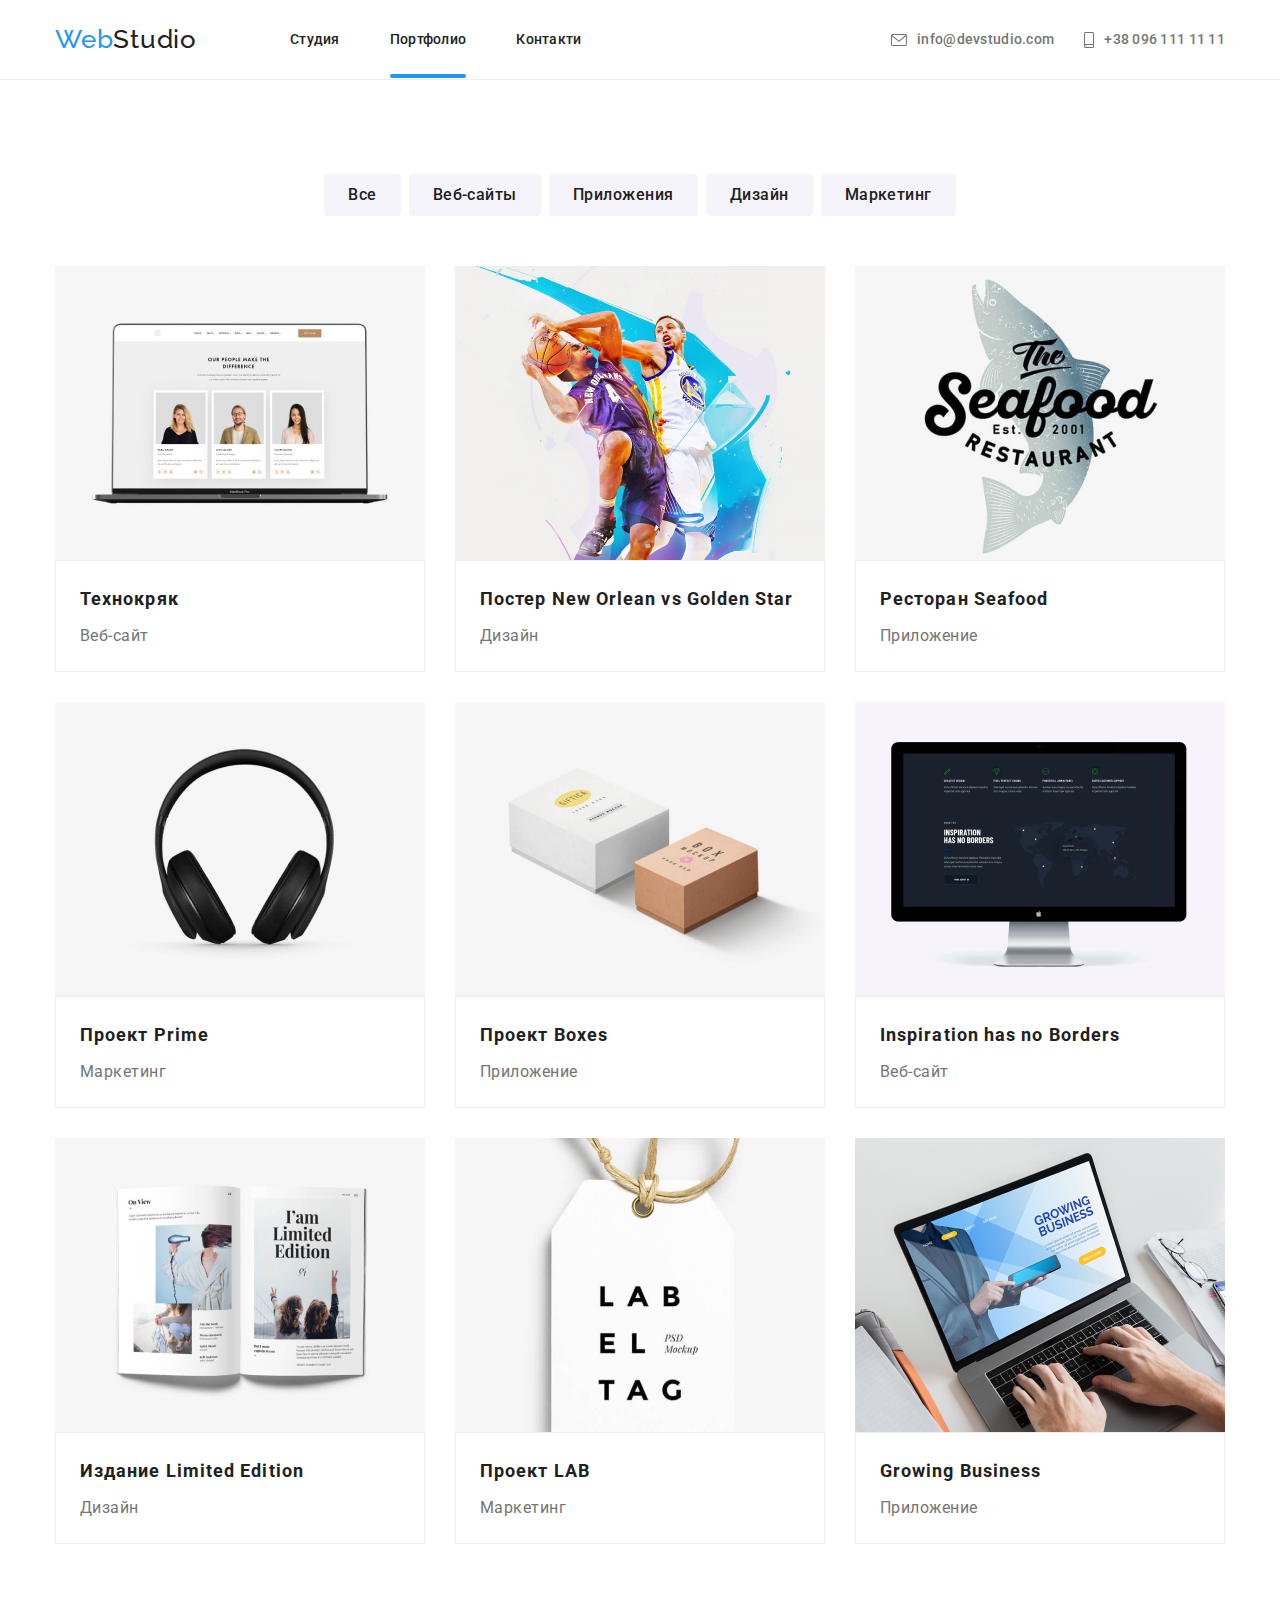
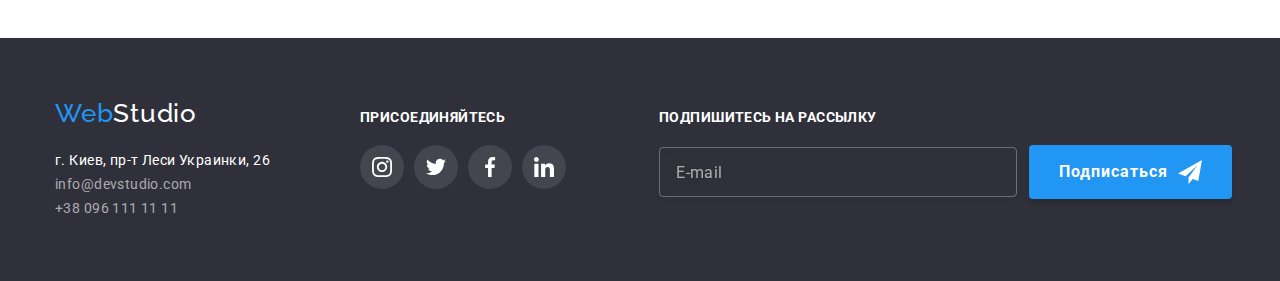
==== portfolio.html @ 39d0bd43 "upd" ====
<!DOCTYPE html>
<html lang="en">

<head>
    <meta charset="UTF-8">
    <meta http-equiv="X-UA-Compatible" content="IE=edge">
    <meta name="viewport" content="width=device-width, initial-scale=1.0">
    <title>WebStudio</title>
    <link
        href="https://fonts.googleapis.com/css2?family=Raleway:wght@700&family=Roboto:wght@400;500;700;900&display=swap"
        rel="stylesheet">
    <link rel="stylesheet"
        href="https://cdnjs.cloudflare.com/ajax/libs/modern-normalize/1.1.0/modern-normalize.min.css">
    <link rel="stylesheet" href="./css/main.css">
</head>

<body>
    <header class="header-border">
        <div class="header container">
            <div class="logo">
                <a href="./index.html" class="logo__link link">
                    <span class="web">Web</span>
                    <span class="studio">Studio</span>
                </a>
            </div>
            <nav class="navmenu">
                <ul class="mkey list">
                    <li class="mkey__item">
                        <a href="./index.html" class="mkey__link link">Студия</a>
                    </li>
                    <li class="mkey__item">
                        <a href="./portfolio.html" class="mkey__link link current">Портфолио</a>
                    </li>
                    <li class="mkey__item">
                        <a href="#" class="mkey__link link">Контакти</a>
                    </li>
                </ul>
            </nav>
            <ul class="contacts list">
                <li class="contacts__item">
                    <a href="mailto:info@devstudio.com" class="contacts__link link">
                        <svg class="contacts__icon" width="16" height="12">
                            <use href="./image/sprite.svg#icon-mail"></use>
                        </svg>info@devstudio.com</a>
                </li>
                <li class="contacts__item">
                    <a href="tel:+380961111111" class="contacts__link link">
                        <svg class="contacts__icon" width="10" height="16">
                            <use href="./image/sprite.svg#icon-smartphone"></use>
                        </svg>+38 096 111 11 11</a>
                </li>
            </ul>
        </div>
    </header>
    <main>
        <section class="section">
            <div class="container">
                <h1 class="visually-hidden">Наши работы</h1>
                <ul class="list portfolio-key">
                    <li class="portfolio-key__list">
                        <button type="button" class="portfolio-key__button">Все</button>
                    </li>
                    <li class="portfolio-key__list">
                        <button type="button" class="portfolio-key__button">Веб-сайты</button>
                    </li>
                    <li class="portfolio-key__list">
                        <button type="button" class="portfolio-key__button">Приложения</button>
                    </li>
                    <li class="portfolio-key__list">
                        <button type="button" class="portfolio-key__button">Дизайн</button>
                    </li>
                    <li class="portfolio-key__list">
                        <button type="button" class="portfolio-key__button">Маркетинг</button>
                    </li>
                </ul>
                <ul class="allworks list">
                    <li class="allworks__list">
                        <a href="" class="allworks__link link">
                            <div class="allworks__card">
                                <img src="image/technoquack.jpg"
                                    alt="Ноутбук на экране которого изображены портфолио 2 девушек и мужчины" width="370" height="294">
                                <p class="allworks__text">Технокряк это современная площадка распространения коронавируса. Компании
                                    используют эту
                                    платформу для цифрового
                                    шпионажа и атак на защищённые сервера конкурентов.</p>
                            </div>
                            <div class="card-text">
                                <h2 class="card-text__title">Технокряк</h2>
                                <p class="card-text__pretitle">Веб-сайт</p>
                            </div>
                        </a>
                    </li>
                    <li class="allworks__list">
                        <a href="" class="allworks__link link">
                            <div class="allworks__card">
                                <img src="image/poster.jpg" alt="Арт с двумя баскетболистами с мячем в прыжке" width="370"></img>
                                <p class="allworks__text">Технокряк это современная площадка распространения коронавируса. Компании
                                    используют
                                    эту
                                    платформу для цифрового
                                    шпионажа и атак на защищённые сервера конкурентов.</p>
                            </div>
                            <div class="card-text">
                                <h2 class="card-text__title">Постер New Orlean vs Golden Star</h2>
                                <p class="card-text__pretitle">Дизайн</p>
                            </div>
                        </a>
                    </li>
                    <li class="allworks__list">
                        <a href="" class="allworks__link link">
                            <div class="allworks__card">
                                <img src="image/restaurant.jpg" alt="Логотип морского ресторана с изображением рыбы" width="370"></img>
                                <p class="allworks__text">Технокряк это современная площадка распространения коронавируса. Компании
                                    используют
                                    эту
                                    платформу для цифрового
                                    шпионажа и атак на защищённые сервера конкурентов.</p>
                            </div>
                            <div class="card-text">
                                <h2 class="card-text__title">Ресторан Seafood</h2>
                                <p class="card-text__pretitle">Приложение</p>
                            </div>
                        </a>
                    </li>
                    <li class="allworks__list">
                        <a href="" class="allworks__link link">
                            <div class="allworks__card">
                                <img src="image/prime.jpg" alt="Большие чёрные наушники" width="370"></img>
                                <p class="allworks__text">Технокряк это современная площадка распространения коронавируса. Компании
                                    используют
                                    эту
                                    платформу для цифрового
                                    шпионажа и атак на защищённые сервера конкурентов.</p>
                            </div>
                            <div class="card-text">
                                <h2 class="card-text__title">Проект Prime</h2>
                                <p class="card-text__pretitle">Маркетинг</p>
                            </div>
                        </a>
                    </li>
                    <li class="allworks__list">
                        <a href="" class="allworks__link link">
                            <div class="allworks__card">
                                <img src="image/boxes.jpg" alt="Две коробки" width="370"></img>
                                <p class="allworks__text">Технокряк это современная площадка распространения коронавируса. Компании
                                    используют
                                    эту
                                    платформу для цифрового
                                    шпионажа и атак на защищённые сервера конкурентов.</p>
                            </div>
                            <div class="card-text">
                                <h2 class="card-text__title">Проект Boxes</h2>
                                <p class="card-text__pretitle">Приложение</p>
                            </div>
                        </a>
                    </li>
                    <li class="allworks__list">
                        <a href="" class="allworks__link link">
                            <div class="allworks__card">
                                <img src="image/bordersite.jpg" alt="Экран компьтера на котором открыта карта мира" width="370"></img>
                                <p class="allworks__text">Технокряк это современная площадка распространения коронавируса. Компании
                                    используют
                                    эту
                                    платформу для цифрового
                                    шпионажа и атак на защищённые сервера конкурентов.</p>
                            </div>
                            <div class="card-text">
                                <h2 class="card-text__title">Inspiration has no Borders</h2>
                                <p class="card-text__pretitle">Веб-сайт</p>
                            </div>
                        </a>
                    </li>
                    <li class="allworks__list">
                        <a href="" class="allworks__link link">
                            <div class="allworks__card">
                                <img src="image/edition.jpg" alt="Книга с фотографиями" width="370"></img>
                                <p class="allworks__text">Технокряк это современная площадка распространения коронавируса. Компании
                                    используют
                                    эту
                                    платформу для цифрового
                                    шпионажа и атак на защищённые сервера конкурентов.</p>
                            </div>
                            <div class="card-text">
                                <h2 class="card-text__title">Издание Limited Edition</h2>
                                <p class="card-text__pretitle">Дизайн</p>
                            </div>
                        </a>
                    </li>
                    <li class="allworks__list">
                        <a href="" class="allworks__link link">
                            <div class="allworks__card">
                                <img src="image/lab.jpg" alt="Бирка с названием магазина" width="370"></img>
                                <p class="allworks__text">Технокряк это современная площадка распространения коронавируса. Компании
                                    используют
                                    эту
                                    платформу для цифрового
                                    шпионажа и атак на защищённые сервера конкурентов.</p>
                            </div>
                            <div class="card-text">
                                <h2 class="card-text__title">Проект LAB</h2>
                                <p class="card-text__pretitle">Маркетинг</p>
                            </div>
                        </a>
                    </li>
                    <li class="allworks__list">
                        <a href="" class="allworks__link link">
                            <div class="allworks__card">
                                <img src="image/growbus.jpg" alt="Руки человека который работает за ноутбуком" width="370"></img>
                                <p class="allworks__text">Технокряк это современная площадка распространения коронавируса. Компании
                                    используют
                                    эту
                                    платформу для цифрового
                                    шпионажа и атак на защищённые сервера конкурентов.</p>
                            </div>
                            <div class="card-text">
                                <h2 class="card-text__title">Growing Business</h2>
                                <p class="card-text__pretitle">Приложение</p>
                            </div>
                        </a>
                    </li>
                </ul>
            </div>
        </section>
    </main>
    <footer class="basement footer-container">
        <div class="container line-footer">
            <div class="footer-contact">
                <div class="logo footer-logo">
                    <a href="./index.html" class="logo__link link">
                        <span class="web">Web</span>
                        <span class="fwhite">Studio</span>
                    </a>
                </div>
                <address>
                    <ul class="adress list">
                        <li class="adress__item">
                            <a href="#" class="adress__link link">г. Киев, пр-т Леси Украинки, 26</a>
                        </li>
                        <li class="adress__item">
                            <a href="mailto:info@devstudio.com" class="adress__link adress-cont link">info@devstudio.com</a>
                        </li>
                        <li class="adress__item">
                            <a href="tel:+380961111111" class="adress__link adress-cont link">+38 096 111 11 11</a>
                        </li>
                    </ul>
                </address>
            </div>
            <div class="footer-social">
                <h3 class="footer-title">присоединяйтесь</h3>
                <ul class="footer-social__list list">
                    <li class="footer-social__item">
                        <a href="#" class="footer-social__link">
                            <svg class="" width="20" height="20">
                                <use href="./image/sprite.svg#icon-logo-instagram"></use>
                            </svg>
                        </a>
                    </li>
                    <li class="footer-social__item">
                        <a href="#" class="footer-social__link">
                            <svg class="" width="20" height="20">
                                <use href="./image/sprite.svg#icon-logo-twiter"></use>
                            </svg>
                        </a>
                    </li>
                    <li class="footer-social__item">
                        <a href="#" class="footer-social__link">
                            <svg class="" width="20" height="20">
                                <use href="./image/sprite.svg#icon-logo-facebook"></use>
                            </svg>
                        </a>
                    </li>
                    <li class="footer-social__item">
                        <a href="#" class="footer-social__link">
                            <svg class="" width="20" height="20">
                                <use href="./image/sprite.svg#icon-logo-linkedin"></use>
                            </svg>
                        </a>
                    </li>
                </ul>
            </div>
            <div class="footer-mail">
                <h3 class="footer-title">Подпишитесь на рассылку</h3>
                <div class="footer-mail__button">
                    <label class="footer-mail__label" for="mail"></label>
                    <input type="email" class="footer-mail__input" name="mail" id="mail" placeholder="E-mail">
                    <button type="submit" class="button footer__button">Подписаться
                        <svg class="footer-mail__icon" width="24" height="24">
                            <use href="./image/sprite.svg#icon-send"></use>
                        </svg>
                    </button>
                </div>
            </div>
        </div>
    </footer>
</body>

</html>
---- css/main.css ----
@charset "UTF-8";
:root {
  --primary-text-color: #212121;
  --secondary-text-color: #757575;
  --accent-color: #2196f3;
  --primary-white-color: #ffffff;
  --footer-adress-color: rgba(255, 255, 255, 0.6);
}

body {
  color: var(--primary-text-color);
  font-family: "Roboto", sans-serif;
  letter-spacing: 0.03em;
  position: relative;
  display: block;
}

main {
  position: relative;
  display: block;
}

h1,
h2,
h3,
h4,
h5,
h6,
p {
  margin: 0;
}

ul {
  margin: 0;
  padding: 0;
}

img {
  display: block;
  width: 100%;
}

.list {
  list-style-type: none;
}

.link {
  text-decoration: none;
}

.container {
  margin: 0 auto;
  padding: 0 15px;
}

@media screen and (min-width: 480px) {
  .container {
    width: 480px;
  }
}

@media screen and (min-width: 768px) {
  .container {
    width: 768px;
  }
}

@media screen and (min-width: 1200px) {
  .container {
    width: 1200px;
  }
}

.section {
  padding: 60px 0;
}

@media screen and (min-width: 1200px) {
  .section {
    padding: 94px 0;
  }
}

.visually-hidden {
  position: absolute;
  white-space: nowrap;
  width: 1px;
  height: 1px;
  overflow: hidden;
  border: 0;
  padding: 0;
  clip: rect(0 0 0 0);
  clip-path: inset(50%);
  margin: -1px;
}

.hcaption {
  margin-bottom: 30px;
  color: var(--primary-text-color);
  text-align: center;
  font-weight: 700;
  font-size: 28px;
  line-height: 33px;
  letter-spacing: 0.03em;
}

@media screen and (min-width: 1200px) {
  .hcaption {
    font-weight: 700;
    font-size: 36px;
    line-height: 42px;
    letter-spacing: 0.03em;
    margin-bottom: 50px;
  }
}

.hero__button {
  margin: 0 auto;
  padding: 10px 32px;
}

.footer__button {
  margin: 0 auto;
  padding: 10px 28px;
}

.modal-button {
  margin: 0 auto;
  margin-top: 30px;
  padding: 10px 55px;
}

.button {
  display: flex;
  align-items: center;
  text-align: center;
  font-size: 16px;
  font-weight: 700;
  line-height: calc(30 / 16);
  letter-spacing: 0.06em;
  background-color: var(--accent-color);
  color: var(--primary-white-color);
  border-color: transparent;
  border-radius: 4px;
  box-shadow: 0px 4px 4px rgba(0, 0, 0, 0.15);
  cursor: pointer;
}

.backdrop {
  position: fixed;
  top: 0;
  left: 0;
  width: 100vw;
  height: 100vh;
  background-color: rgba(0, 0, 0, 0.2);
}

.backdrop.is-hidden {
  visibility: hidden;
  opacity: 0;
  pointer-events: none;
}

.modal {
  position: absolute;
  top: 50%;
  left: 50%;
  transform: translate(-50%, -50%);
  min-width: 528px;
  min-height: 581px;
  background-color: var(--primary-white-color);
  box-shadow: 0px 1px 3px rgba(0, 0, 0, 0.12), 0px 1px 1px rgba(0, 0, 0, 0.14), 0px 2px 1px rgba(0, 0, 0, 0.2);
  border-radius: 4px;
  padding: 40px;
}

.modal__close {
  position: absolute;
  top: 8px;
  right: 8px;
  background-color: #ffffff;
  border-color: transparent;
  border-radius: 50%;
  width: 30px;
  height: 30px;
  display: flex;
  align-items: center;
  justify-content: center;
  transition: fill 250ms cubic-bezier(0.4, 0, 0.2, 1);
  border: 1px solid rgba(0, 0, 0, 0.1);
  cursor: pointer;
}

.modal__close:hover, .modal__close:focus {
  fill: #2196f3;
}

.modal-title {
  font-size: 20px;
  font-weight: 700;
  line-height: 1.15;
  letter-spacing: 0.03em;
  text-align: center;
  color: var(--primary-text-color);
  margin-bottom: 12px;
}

.modal-field__label {
  font-size: 12px;
  font-weight: 400;
  line-height: 1.16;
  letter-spacing: 0.01em;
  color: #757575;
}

.modal-field__wrapper {
  position: relative;
  margin-top: 4px;
}

.modal-field__input {
  width: 100%;
  height: 40px;
  padding-left: 42px;
  padding-right: 10px;
  border: 1px solid rgba(33, 33, 33, 0.2);
  border-radius: 4px;
  margin-bottom: 10px;
  display: flex;
  align-items: center;
  justify-content: center;
  transition: border-color 250ms cubic-bezier(0.4, 0, 0.2, 1);
}

.modal-field__input:hover, .modal-field__input:focus {
  border-color: var(--accent-color);
}

.modal-field__input:hover + .modal-field__icon {
  fill: var(--accent-color);
}

.modal-field__input:focus + .modal-field__icon {
  fill: var(--accent-color);
}

.modal-field__icon {
  display: block;
  position: absolute;
  margin-left: 14px;
  top: 50%;
  transform: translateY(-50%);
}

.modal-area {
  margin-bottom: 20px;
}

.modal-area__text {
  height: 96px;
  width: 100%;
  margin-top: 4px;
  padding: 12px 16px;
  border: 1px solid rgba(33, 33, 33, 0.2);
  border-radius: 4px;
  resize: none;
  outline: none;
  transition: border-color 250ms cubic-bezier(0.4, 0, 0.2, 1);
  font-size: 14px;
  font-weight: 400;
  line-height: 1.14;
  letter-spacing: 0.01em;
}

.modal-area__text:hover, .modal-area__text:focus {
  border-color: #2196f3;
}

.modal-area__text::placeholder {
  color: rgba(117, 117, 117, 0.5);
}

.modal-checkbox__label {
  display: flex;
  align-items: center;
  justify-content: center;
  font-size: 14px;
  font-weight: 400;
  line-height: 1.71;
  letter-spacing: 0.03em;
  color: #757575;
}

.modal-checkbox__span {
  width: 15px;
  height: 16px;
  border: 1px solid var(--primary-text-color);
  border-radius: 2px;
  margin-right: 5px;
  display: flex;
  align-items: center;
  justify-content: center;
  margin-right: 8px;
}

.modal-checkbox__link {
  color: var(--accent-color);
  text-decoration-skip-ink: none;
}

/* ?  - не знал как сделать */
.modal-checkbox__input:checked + .modal-checkbox__label .modal-checkbox__span {
  background-color: var(--accent-color);
  border: none;
}

.modal-checkbox__input:checked + .modal-checkbox__label .modal-checkbox__icon {
  fill: #ffffff;
}

.header-border {
  border-bottom: 1px solid #ececec;
}

.header {
  display: flex;
  justify-content: space-between;
  align-items: center;
  padding-top: 24px;
  padding-bottom: 24px;
}

.logo {
  margin-right: 93px;
}

.logo__link {
  font-family: "Raleway", sans-serif;
  display: flex;
  align-items: center;
  justify-content: center;
  font-size: 26px;
  font-weight: 500;
  line-height: 1.2;
  letter-spacing: 0.03em;
}

.logo__link .web {
  color: var(--accent-color);
}

.logo__link .studio {
  color: var(--primary-text-color);
}

.logo__link .fwhite {
  color: var(--primary-white-color);
}

.mkey {
  display: flex;
}

.mkey__item {
  margin-right: 50px;
}

.mkey__item:last-child {
  margin-right: 0;
}

.mkey__link {
  color: var(--primary-text-color);
  font-size: 14px;
  font-weight: 500;
  line-height: 1.14;
  letter-spacing: 0.02em;
  transition: color 250ms cubic-bezier(0.4, 0, 0.2, 1);
}

.mkey__link:hover, .mkey__link:focus {
  color: var(--accent-color);
}

.contacts {
  display: flex;
  margin-left: auto;
}

.contacts__item {
  margin-right: 30px;
}

.contacts__item:last-child {
  margin-right: 0;
}

.contacts__link {
  display: flex;
  align-items: center;
  justify-content: center;
  font-size: 14px;
  font-weight: 500;
  line-height: 1.14;
  letter-spacing: 0.02em;
  fill: var(--secondary-text-color);
  color: var(--secondary-text-color);
  transition: fill 250ms cubic-bezier(0.4, 0, 0.2, 1), color 250ms cubic-bezier(0.4, 0, 0.2, 1);
}

.contacts__link:hover, .contacts__link:focus {
  fill: var(--accent-color);
  color: var(--accent-color);
}

.contacts__icon {
  margin-right: 10px;
}

.current {
  position: relative;
}

.current::after {
  content: "";
  position: absolute;
  bottom: -31px;
  left: 0;
  width: 100%;
  height: 4px;
  background-color: #2196f3;
  border-radius: 2px;
}

.hero {
  margin-right: auto;
  margin-left: auto;
  max-width: 1600px;
  height: 600px;
  background-color: #212121;
  background-image: linear-gradient(to right, rgba(47, 48, 58, 0.4), rgba(47, 48, 58, 0.4)), url(../image/bgphoto.jpg);
  background-repeat: no-repeat;
  background-position: center;
  background-size: cover;
}

.hero__container {
  padding: 200px 0;
}

.hero__title {
  color: var(--primary-white-color);
  font-size: 44px;
  font-weight: 900;
  line-height: 1.36;
  letter-spacing: 0.06em;
  text-transform: uppercase;
  text-align: center;
  margin-bottom: 30px;
}

.peculiarities {
  margin-bottom: -30px;
}

@media screen and (min-width: 768px) {
  .peculiarities {
    display: flex;
    flex-wrap: wrap;
    margin-right: -30px;
  }
}

.peculiarities__detail {
  margin-bottom: 30px;
}

@media screen and (min-width: 768px) {
  .peculiarities__detail {
    width: calc(100% / 2 - 30px);
    margin-right: 30px;
  }
}

@media screen and (min-width: 1200px) {
  .peculiarities__detail {
    display: flex;
    flex-direction: column;
    width: calc(100% / 4 - 30px);
    margin-right: 30px;
  }
}

.peculiarities__card {
  background: #f5f4fa;
  border-radius: 4px;
  height: 120px;
  margin-bottom: 30px;
  display: flex;
  align-items: center;
  justify-content: center;
}

.peculiarities__title {
  color: var(--primary-text-color);
  font-size: 14px;
  font-weight: 700;
  line-height: 1.14;
  letter-spacing: 0.03em;
  text-transform: uppercase;
  margin-bottom: 10px;
  text-align: center;
}

@media screen and (min-width: 768px) {
  .peculiarities__title {
    text-align: start;
  }
}

.peculiarities__text {
  color: var(--secondary-text-color);
  font-size: 14px;
  font-weight: 400;
  line-height: 1.71;
  letter-spacing: 0.03em;
}

.work {
  padding-top: 0;
  display: none;
}

@media screen and (min-width: 1200px) {
  .work {
    display: block;
  }
}

.ourwork__list {
  display: flex;
}

.ourwork__item {
  display: flex;
  align-items: center;
  justify-content: center;
  text-align: center;
  margin-right: 30px;
  position: relative;
}

.ourwork__item:last-child {
  margin-right: 0;
}

.ourwork__text {
  padding: 27px 0;
  position: absolute;
  width: 100%;
  min-height: 70px;
  bottom: 0;
  background-color: rgba(47, 48, 58, 0.8);
  font-size: 14px;
  font-weight: 700;
  line-height: 1.14;
  letter-spacing: 0.03em;
  text-align: center;
  text-transform: uppercase;
  color: var(--primary-white-color);
  cursor: default;
}

.team {
  background: #f5f4fa;
}

.ourteam {
  margin-bottom: -30px;
}

@media screen and (min-width: 768px) {
  .ourteam {
    display: flex;
    flex-wrap: wrap;
    margin-right: -30px;
  }
}

.ourteam__list {
  margin-bottom: 30px;
}

@media screen and (min-width: 768px) {
  .ourteam__list {
    width: calc(100% / 2 - 30px);
    margin-right: 30px;
  }
}

@media screen and (min-width: 1200px) {
  .ourteam__list {
    width: calc(100% / 4 - 30px);
  }
}

.ourteam__employee {
  background-color: var(--primary-white-color);
  box-shadow: 0px 1px 3px rgba(0, 0, 0, 0.12), 0px 1px 1px rgba(0, 0, 0, 0.14), 0px 2px 1px rgba(0, 0, 0, 0.2);
  border-radius: 0px 0px 4px 4px;
}

.ourteam__text {
  font-size: 16px;
  font-weight: 400;
  line-height: 1.18;
  letter-spacing: 0.03em;
  text-align: center;
  padding: 30px 0 24px 0;
}

@media screen and (min-width: 1200px) {
  .ourteam__text {
    padding: 30px 0;
  }
}

.ourteam__firsname {
  color: var(--primary-text-color);
  font-weight: 500;
  margin-bottom: 10px;
}

.ourteam__post {
  color: var(--secondary-text-color);
  margin-bottom: 16px;
}

.ourteam-social {
  display: flex;
  align-items: center;
  justify-content: center;
}

.ourteam-social__item {
  margin-right: 10px;
}

.ourteam-social__item:last-child {
  margin-right: 0;
}

.ourteam-social__link {
  width: 44px;
  height: 44px;
  border-radius: 50%;
  display: flex;
  align-items: center;
  justify-content: center;
  fill: #afb1b8;
  transition: background-color 250ms cubic-bezier(0.4, 0, 0.2, 1), fill 250ms cubic-bezier(0.4, 0, 0.2, 1);
}

.ourteam-social__link:hover, .ourteam-social__link:focus {
  background-color: var(--accent-color);
  fill: var(--primary-white-color);
}

.client {
  display: flex;
  flex-wrap: wrap;
  margin-bottom: -30px;
  margin-left: -30px;
}

.client__item {
  width: 170px;
  height: 92px;
  display: flex;
  align-items: center;
  justify-content: center;
  border: 1px solid #afb1b8;
  box-sizing: border-box;
  border-radius: 4px;
  transition: border 250ms cubic-bezier(0.4, 0, 0.2, 1);
  margin-left: 30px;
  margin-bottom: 30px;
  width: calc(100% / 2 - 30px);
}

.client__item:hover, .client__item:focus {
  border-color: var(--accent-color);
}

@media screen and (min-width: 768px) {
  .client__item {
    width: calc(100% / 3 - 30px);
  }
}

@media screen and (min-width: 1200px) {
  .client__item {
    width: calc(100% / 6 - 30px);
  }
}

.client__link {
  display: flex;
  align-items: center;
  justify-content: center;
  width: 170px;
  height: 92px;
  fill: #afb1b8;
  transition: fill 250ms cubic-bezier(0.4, 0, 0.2, 1);
}

.client__link:hover, .client__link:focus {
  fill: var(--accent-color);
}

.basement {
  background-color: #2f303a;
  display: flex;
}

.footer-container {
  padding-top: 60px;
  padding-bottom: 60px;
}

.line-footer {
  display: flex;
  align-items: baseline;
}

.footer-contact {
  margin-right: 70px;
}

.footer-logo {
  margin-bottom: 20px;
}

.adress__link {
  margin-bottom: 9px;
  font-style: normal;
  color: var(--primary-white-color);
  font-size: 14px;
  font-weight: 400;
  line-height: 1.71;
  letter-spacing: 0.03em;
  transition: color 250ms cubic-bezier(0.4, 0, 0.2, 1);
}

.adress__link:hover, .adress__link:focus {
  color: var(--accent-color);
}

.adress__link:last-child {
  margin-bottom: 0;
}

.adress-cont {
  color: var(--footer-adress-color);
}

.footer-social {
  display: flex;
  flex-direction: column;
}

.footer-title {
  font-size: 14px;
  font-weight: 700;
  line-height: 1.14;
  letter-spacing: 0.03em;
  text-transform: uppercase;
  margin-bottom: 20px;
  color: var(--primary-white-color);
}

.footer-social__list {
  display: flex;
}

.footer-social__item {
  margin-right: 10px;
}

.footer-social__item:last-child {
  margin-right: 0;
}

.footer-social__link {
  width: 44px;
  height: 44px;
  border-radius: 50%;
  display: flex;
  align-items: center;
  justify-content: center;
  fill: var(--primary-white-color);
  background-color: rgba(255, 255, 255, 0.1);
  transition: background-color 250ms cubic-bezier(0.4, 0, 0.2, 1);
}

.footer-social__link:hover, .footer-social__link:focus {
  background-color: var(--accent-color);
}

.footer-mail {
  margin-left: 93px;
}

.footer-mail__button {
  display: flex;
  align-items: center;
  justify-content: center;
}

.footer-mail__input {
  width: 358px;
  height: 50px;
  padding: 15px 16px;
  background-color: inherit;
  border: 1px solid rgba(255, 255, 255, 0.3);
  box-sizing: border-box;
  filter: drop-shadow(0px 4px 4px rgba(0, 0, 0, 0.15));
  border-radius: 4px;
  margin-right: 12px;
  font-size: 16px;
  font-weight: 400;
  line-height: 1.25;
  letter-spacing: 0.03em;
  display: flex;
  align-items: center;
  justify-content: center;
  color: var(--primary-white-color);
}

.footer-mail__input::placeholder {
  color: rgba(255, 255, 255, 0.6);
}

.footer-mail__icon {
  margin-left: 10px;
}

.portfolio-key {
  display: flex;
  justify-content: center;
  margin-bottom: 50px;
}

.portfolio-key__list {
  margin-right: 8px;
}

.portfolio-key__list:last-child {
  margin-right: 0;
}

.portfolio-key__button {
  color: var(--primary-text-color);
  background-color: #f5f4fa;
  font-family: inherit;
  font-size: 16px;
  font-weight: 500;
  line-height: 1.6;
  letter-spacing: 0.03em;
  border-radius: 4px;
  padding: 6px 22px;
  border-color: transparent;
  transition: color 250ms cubic-bezier(0.4, 0, 0.2, 1), background-color 250ms cubic-bezier(0.4, 0, 0.2, 1);
  cursor: pointer;
}

.portfolio-key__button:hover, .portfolio-key__button:focus {
  color: var(--primary-white-color);
  background-color: var(--accent-color);
  box-shadow: 0px 3px 1px rgba(0, 0, 0, 0.1), 0px 1px 2px rgba(0, 0, 0, 0.08), 0px 2px 2px rgba(0, 0, 0, 0.12);
}

.allworks {
  display: flex;
  flex-wrap: wrap;
}

.allworks__list {
  margin-right: 30px;
  margin-bottom: 30px;
}

.allworks__list:hover, .allworks__list:focus {
  box-shadow: 0px 1px 1px rgba(0, 0, 0, 0.12), 0px 4px 4px rgba(0, 0, 0, 0.06), 1px 4px 6px rgba(0, 0, 0, 0.16);
}

.allworks__list:nth-child(3n + 3) {
  margin-right: 0;
}

.allworks__list:nth-child(n + 7) {
  margin-bottom: 0;
}

.allworks__card {
  position: relative;
  overflow: hidden;
}

.allworks__text {
  position: absolute;
  top: 0;
  left: 0;
  padding: 63px 24px;
  font-style: normal;
  font-size: 18px;
  font-weight: 400;
  line-height: 1.55;
  letter-spacing: 0.03em;
  color: var(--primary-white-color);
  height: 100%;
  width: 100%;
  background-color: rgba(33, 150, 243, 0.9);
  transform: translateY(100%);
  transition: 250ms;
  overflow: auto;
}

.allworks__link:hover .allworks__text {
  transform: translateY(0);
}

.allworks__links .allworks__text {
  transform: translateY(0);
}

.card-text {
  border: 1px solid #eeeeee;
  padding: 20px 24px;
}

.card-text__title {
  color: var(--primary-text-color);
  font-size: 18px;
  line-height: 2;
  letter-spacing: 0.06em;
  margin-bottom: 4px;
}

.card-text__pretitle {
  color: var(--secondary-text-color);
  line-height: 1.87;
}
/*# sourceMappingURL=main.css.map */
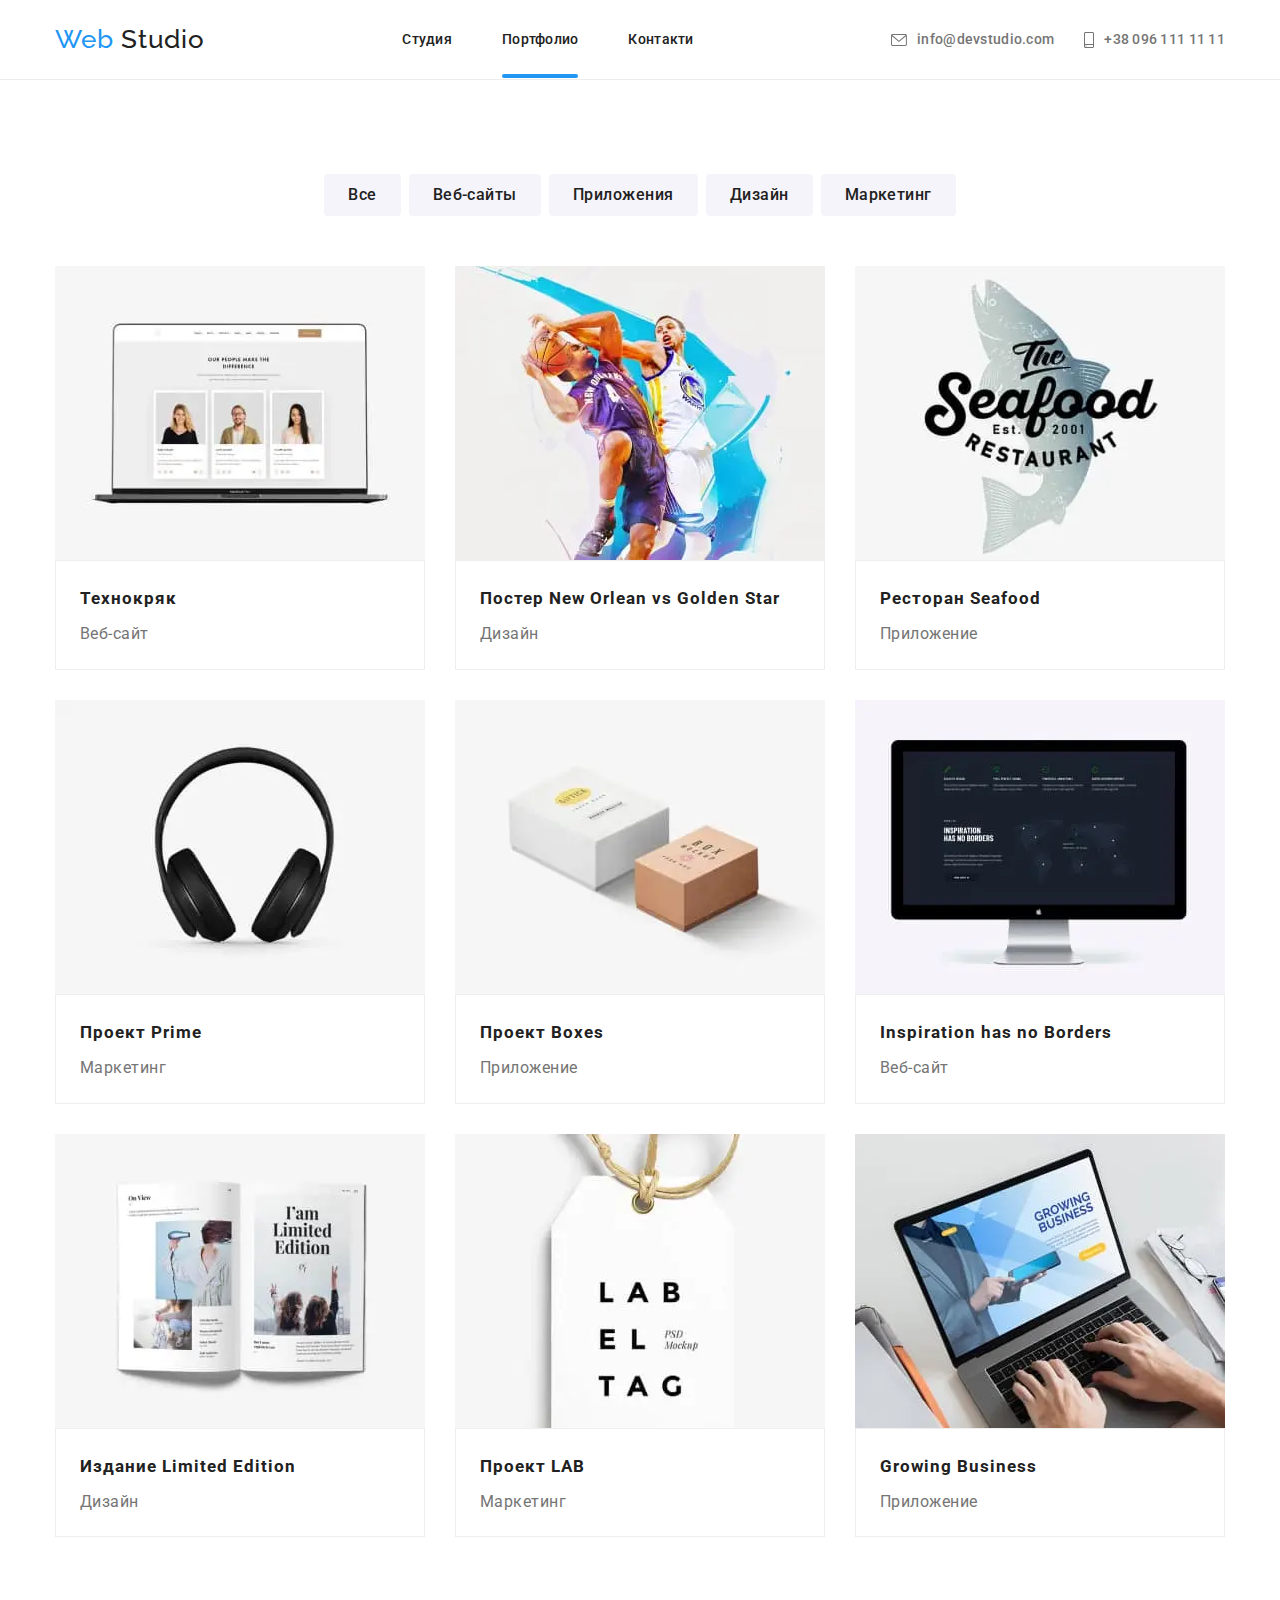
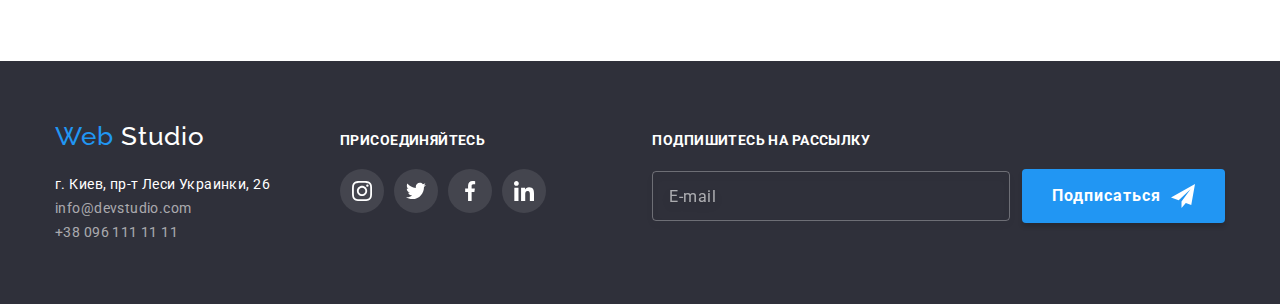
==== commit 520117ce: "upd 8 hw" ====
--- a/portfolio.html
+++ b/portfolio.html
@@ -22,35 +22,39 @@
                     <span class="web">Web</span>
                     <span class="studio">Studio</span>
                 </a>
-            </div>
-            <nav class="navmenu">
-                <ul class="mkey list">
-                    <li class="mkey__item">
-                        <a href="./index.html" class="mkey__link link">Студия</a>
-                    </li>
-                    <li class="mkey__item">
-                        <a href="./portfolio.html" class="mkey__link link current">Портфолио</a>
-                    </li>
-                    <li class="mkey__item">
-                        <a href="#" class="mkey__link link">Контакти</a>
-                    </li>
-                </ul>
-            </nav>
-            <ul class="contacts list">
-                <li class="contacts__item">
-                    <a href="mailto:info@devstudio.com" class="contacts__link link">
-                        <svg class="contacts__icon" width="16" height="12">
-                            <use href="./image/sprite.svg#icon-mail"></use>
-                        </svg>info@devstudio.com</a>
-                </li>
-                <li class="contacts__item">
-                    <a href="tel:+380961111111" class="contacts__link link">
-                        <svg class="contacts__icon" width="10" height="16">
-                            <use href="./image/sprite.svg#icon-smartphone"></use>
-                        </svg>+38 096 111 11 11</a>
-                </li>
-            </ul>
-        </div>
+                <button type="button" class="menu-open" mobile-menu-open>
+                    <svg width="40" height="40">
+                        <use href="./image/sprite.svg#icon-open-menu"></use>
+                    </svg>
+                </button>
+                <nav class="navmenu">
+                    <ul class="mkey list">
+                        <li class="mkey__item">
+                            <a href="./index.html" class="mkey__link link">Студия</a>
+                        </li>
+                        <li class="mkey__item">
+                            <a href="./portfolio.html" class="mkey__link link current">Портфолио</a>
+                        </li>
+                        <li class="mkey__item">
+                            <a href="#" class="mkey__link link">Контакти</a>
+                        </li>
+                    </ul>
+                </nav>
+                <ul class="contacts list">
+                    <li class="contacts__item">
+                        <a href="mailto:info@devstudio.com" class="contacts__link link">
+                            <svg class="contacts__icon" width="16" height="12">
+                                <use href="./image/sprite.svg#icon-mail"></use>
+                            </svg>info@devstudio.com</a>
+                    </li>
+                    <li class="contacts__item">
+                        <a href="tel:+380961111111" class="contacts__link link">
+                            <svg class="contacts__icon" width="10" height="16">
+                                <use href="./image/sprite.svg#icon-smartphone"></use>
+                            </svg>+38 096 111 11 11</a>
+                    </li>
+                </ul>
+            </div>
     </header>
     <main>
         <section class="section">
@@ -77,8 +81,33 @@
                     <li class="allworks__list">
                         <a href="" class="allworks__link link">
                             <div class="allworks__card">
-                                <img src="image/technoquack.jpg"
-                                    alt="Ноутбук на экране которого изображены портфолио 2 девушек и мужчины" width="370" height="294">
+                                <picture>
+                                    <source srcset="
+                                        ./image/desktop/portfolio-1-1200@1x.webp 1x,
+                                        ./image/desktop/portfolio-1-1200@2x.webp 2x
+                                        " type="image/webp" media="(min-width: 1200px)" />
+                                    <source srcset="
+                                        ./image/tablet/portfolio-1-768@1x.webp 1x,
+                                        ./image/tablet/portfolio-1-768@2x.webp 2x
+                                        " type="image/webp" media="(min-width: 768px)" />
+                                    <source srcset="
+                                        ./image/mobile/portfolio-1-480@1x.webp 1x,
+                                        ./image/mobile/portfolio-1-480@2x.webp 2x
+                                        " type="image/webp" media="(max-width: 767px)" />
+                                    <source srcset="
+                                        ./image/desktop/portfolio-1-1200@1x.jpg 1x,
+                                        ./image/desktop/portfolio-1-1200@2x.jpg 2x
+                                        " media="(min-width: 1200px)" />
+                                    <source srcset="
+                                        ./image/tablet/portfolio-1-768@1x.jpg 1x,
+                                        ./image/tablet/portfolio-1-768@2x.jpg 2x
+                                        " media="(min-width: 768px)" />
+                                    <source srcset="
+                                        ./image/mobile/portfolio-1-480@1x.jpg 1x,
+                                        ./image/mobile/portfolio-1-480@2x.jpg 2x
+                                        " media="(max-width: 767px)" />
+                                    <img src="./image/mobile/portfolio-1-480@1x.jpg" loading="lazy" alt="Ноутбук на экране которого изображены портфолио 2 девушек и мужчины"/>
+                                </picture>
                                 <p class="allworks__text">Технокряк это современная площадка распространения коронавируса. Компании
                                     используют эту
                                     платформу для цифрового
@@ -93,7 +122,33 @@
                     <li class="allworks__list">
                         <a href="" class="allworks__link link">
                             <div class="allworks__card">
-                                <img src="image/poster.jpg" alt="Арт с двумя баскетболистами с мячем в прыжке" width="370"></img>
+                                <picture>
+                                    <source srcset="
+                                        ./image/desktop/portfolio-2-1200@1x.webp 1x,
+                                        ./image/desktop/portfolio-2-1200@2x.webp 2x
+                                        " type="image/webp" media="(min-width: 1200px)" />
+                                    <source srcset="
+                                        ./image/tablet/portfolio-2-768@1x.webp 1x,
+                                        ./image/tablet/portfolio-2-768@2x.webp 2x
+                                        " type="image/webp" media="(min-width: 768px)" />
+                                    <source srcset="
+                                        ./image/mobile/portfolio-2-480@1x.webp 1x,
+                                        ./image/mobile/portfolio-2-480@2x.webp 2x
+                                        " type="image/webp" media="(max-width: 767px)" />
+                                    <source srcset="
+                                        ./image/desktop/portfolio-2-1200@1x.jpg 1x,
+                                        ./image/desktop/portfolio-2-1200@2x.jpg 2x
+                                        " media="(min-width: 1200px)" />
+                                    <source srcset="
+                                        ./image/tablet/portfolio-2-768@1x.jpg 1x,
+                                        ./image/tablet/portfolio-2-768@2x.jpg 2x
+                                        " media="(min-width: 768px)" />
+                                    <source srcset="
+                                        ./image/mobile/portfolio-2-480@1x.jpg 1x,
+                                        ./image/mobile/portfolio-2-480@2x.jpg 2x
+                                        " media="(max-width: 767px)" />
+                                    <img src="./image/mobile/portfolio-2-480@1x.jpg" loading="lazy" alt="Арт с двумя баскетболистами с мячем в прыжке"/>
+                                </picture>
                                 <p class="allworks__text">Технокряк это современная площадка распространения коронавируса. Компании
                                     используют
                                     эту
@@ -109,7 +164,33 @@
                     <li class="allworks__list">
                         <a href="" class="allworks__link link">
                             <div class="allworks__card">
-                                <img src="image/restaurant.jpg" alt="Логотип морского ресторана с изображением рыбы" width="370"></img>
+                                <picture>
+                                    <source srcset="
+                                        ./image/desktop/portfolio-3-1200@1x.webp 1x,
+                                        ./image/desktop/portfolio-3-1200@2x.webp 2x
+                                        " type="image/webp" media="(min-width: 1200px)" />
+                                    <source srcset="
+                                        ./image/tablet/portfolio-3-768@1x.webp 1x,
+                                        ./image/tablet/portfolio-3-768@2x.webp 2x
+                                        " type="image/webp" media="(min-width: 768px)" />
+                                    <source srcset="
+                                        ./image/mobile/portfolio-3-480@1x.webp 1x,
+                                        ./image/mobile/portfolio-3-480@2x.webp 2x
+                                        " type="image/webp" media="(max-width: 767px)" />
+                                    <source srcset="
+                                        ./image/desktop/portfolio-3-1200@1x.jpg 1x,
+                                        ./image/desktop/portfolio-3-1200@2x.jpg 2x
+                                        " media="(min-width: 1200px)" />
+                                    <source srcset="
+                                        ./image/tablet/portfolio-3-768@1x.jpg 1x,
+                                        ./image/tablet/portfolio-3-768@2x.jpg 2x
+                                        " media="(min-width: 768px)" />
+                                    <source srcset="
+                                        ./image/mobile/portfolio-3-480@1x.jpg 1x,
+                                        ./image/mobile/portfolio-3-480@2x.jpg 2x
+                                        " media="(max-width: 767px)" />
+                                    <img src="./image/mobile/portfolio-3-480@1x.jpg" loading="lazy" alt="Логотип морского ресторана с изображением рыбы"/>
+                                </picture>
                                 <p class="allworks__text">Технокряк это современная площадка распространения коронавируса. Компании
                                     используют
                                     эту
@@ -125,7 +206,33 @@
                     <li class="allworks__list">
                         <a href="" class="allworks__link link">
                             <div class="allworks__card">
-                                <img src="image/prime.jpg" alt="Большие чёрные наушники" width="370"></img>
+                                <picture>
+                                    <source srcset="
+                                        ./image/desktop/portfolio-4-1200@1x.webp 1x,
+                                        ./image/desktop/portfolio-4-1200@2x.webp 2x
+                                        " type="image/webp" media="(min-width: 1200px)" />
+                                    <source srcset="
+                                        ./image/tablet/portfolio-4-768@1x.webp 1x,
+                                        ./image/tablet/portfolio-4-768@2x.webp 2x
+                                        " type="image/webp" media="(min-width: 768px)" />
+                                    <source srcset="
+                                        ./image/mobile/portfolio-4-480@1x.webp 1x,
+                                        ./image/mobile/portfolio-4-480@2x.webp 2x
+                                        " type="image/webp" media="(max-width: 767px)" />
+                                    <source srcset="
+                                        ./image/desktop/portfolio-4-1200@1x.jpg 1x,
+                                        ./image/desktop/portfolio-4-1200@2x.jpg 2x
+                                        " media="(min-width: 1200px)" />
+                                    <source srcset="
+                                        ./image/tablet/portfolio-4-768@1x.jpg 1x,
+                                        ./image/tablet/portfolio-4-768@2x.jpg 2x
+                                        " media="(min-width: 768px)" />
+                                    <source srcset="
+                                        ./image/mobile/portfolio-4-480@1x.jpg 1x,
+                                        ./image/mobile/portfolio-4-480@2x.jpg 2x
+                                        " media="(max-width: 767px)" />
+                                    <img src="./image/mobile/portfolio-4-480@1x.jpg" loading="lazy" alt="Большие чёрные наушники"/>
+                                </picture>
                                 <p class="allworks__text">Технокряк это современная площадка распространения коронавируса. Компании
                                     используют
                                     эту
@@ -141,7 +248,33 @@
                     <li class="allworks__list">
                         <a href="" class="allworks__link link">
                             <div class="allworks__card">
-                                <img src="image/boxes.jpg" alt="Две коробки" width="370"></img>
+                                <picture>
+                                    <source srcset="
+                                        ./image/desktop/portfolio-5-1200@1x.webp 1x,
+                                        ./image/desktop/portfolio-5-1200@2x.webp 2x
+                                        " type="image/webp" media="(min-width: 1200px)" />
+                                    <source srcset="
+                                        ./image/tablet/portfolio-5-768@1x.webp 1x,
+                                        ./image/tablet/portfolio-5-768@2x.webp 2x
+                                        " type="image/webp" media="(min-width: 768px)" />
+                                    <source srcset="
+                                        ./image/mobile/portfolio-5-480@1x.webp 1x,
+                                        ./image/mobile/portfolio-5-480@2x.webp 2x
+                                        " type="image/webp" media="(max-width: 767px)" />
+                                    <source srcset="
+                                        ./image/desktop/portfolio-5-1200@1x.jpg 1x,
+                                        ./image/desktop/portfolio-5-1200@2x.jpg 2x
+                                        " media="(min-width: 1200px)" />
+                                    <source srcset="
+                                        ./image/tablet/portfolio-5-768@1x.jpg 1x,
+                                        ./image/tablet/portfolio-5-768@2x.jpg 2x
+                                        " media="(min-width: 768px)" />
+                                    <source srcset="
+                                        ./image/mobile/portfolio-5-480@1x.jpg 1x,
+                                        ./image/mobile/portfolio-5-480@2x.jpg 2x
+                                        " media="(max-width: 767px)" />
+                                    <img src="./image/mobile/portfolio-5-480@1x.jpg" loading="lazy" alt="Две коробки"/>
+                                </picture>
                                 <p class="allworks__text">Технокряк это современная площадка распространения коронавируса. Компании
                                     используют
                                     эту
@@ -157,7 +290,33 @@
                     <li class="allworks__list">
                         <a href="" class="allworks__link link">
                             <div class="allworks__card">
-                                <img src="image/bordersite.jpg" alt="Экран компьтера на котором открыта карта мира" width="370"></img>
+                                <picture>
+                                    <source srcset="
+                                        ./image/desktop/portfolio-6-1200@1x.webp 1x,
+                                        ./image/desktop/portfolio-6-1200@2x.webp 2x
+                                        " type="image/webp" media="(min-width: 1200px)" />
+                                    <source srcset="
+                                        ./image/tablet/portfolio-6-768@1x.webp 1x,
+                                        ./image/tablet/portfolio-6-768@2x.webp 2x
+                                        " type="image/webp" media="(min-width: 768px)" />
+                                    <source srcset="
+                                        ./image/mobile/portfolio-6-480@1x.webp 1x,
+                                        ./image/mobile/portfolio-6-480@2x.webp 2x
+                                        " type="image/webp" media="(max-width: 767px)" />
+                                    <source srcset="
+                                        ./image/desktop/portfolio-6-1200@1x.jpg 1x,
+                                        ./image/desktop/portfolio-6-1200@2x.jpg 2x
+                                        " media="(min-width: 1200px)" />
+                                    <source srcset="
+                                        ./image/tablet/portfolio-6-768@1x.jpg 1x,
+                                        ./image/tablet/portfolio-6-768@2x.jpg 2x
+                                        " media="(min-width: 768px)" />
+                                    <source srcset="
+                                        ./image/mobile/portfolio-6-480@1x.jpg 1x,
+                                        ./image/mobile/portfolio-6-480@2x.jpg 2x
+                                        " media="(max-width: 767px)" />
+                                    <img src="./image/mobile/portfolio-6-480@1x.jpg" loading="lazy" alt="Экран компьтера на котором открыта карта мира"/>
+                                </picture>
                                 <p class="allworks__text">Технокряк это современная площадка распространения коронавируса. Компании
                                     используют
                                     эту
@@ -173,7 +332,33 @@
                     <li class="allworks__list">
                         <a href="" class="allworks__link link">
                             <div class="allworks__card">
-                                <img src="image/edition.jpg" alt="Книга с фотографиями" width="370"></img>
+                                <picture>
+                                    <source srcset="
+                                        ./image/desktop/portfolio-7-1200@1x.webp 1x,
+                                        ./image/desktop/portfolio-7-1200@2x.webp 2x
+                                        " type="image/webp" media="(min-width: 1200px)" />
+                                    <source srcset="
+                                        ./image/tablet/portfolio-7-768@1x.webp 1x,
+                                        ./image/tablet/portfolio-7-768@2x.webp 2x
+                                        " type="image/webp" media="(min-width: 768px)" />
+                                    <source srcset="
+                                        ./image/mobile/portfolio-7-480@1x.webp 1x,
+                                        ./image/mobile/portfolio-7-480@2x.webp 2x
+                                        " type="image/webp" media="(max-width: 767px)" />
+                                    <source srcset="
+                                        ./image/desktop/portfolio-7-1200@1x.jpg 1x,
+                                        ./image/desktop/portfolio-7-1200@2x.jpg 2x
+                                        " media="(min-width: 1200px)" />
+                                    <source srcset="
+                                        ./image/tablet/portfolio-7-768@1x.jpg 1x,
+                                        ./image/tablet/portfolio-7-768@2x.jpg 2x
+                                        " media="(min-width: 768px)" />
+                                    <source srcset="
+                                        ./image/mobile/portfolio-7-480@1x.jpg 1x,
+                                        ./image/mobile/portfolio-7-480@2x.jpg 2x
+                                        " media="(max-width: 767px)" />
+                                    <img src="./image/mobile/portfolio-7-480@1x.jpg" loading="lazy" alt="Книга с фотографиями"/>
+                                </picture>
                                 <p class="allworks__text">Технокряк это современная площадка распространения коронавируса. Компании
                                     используют
                                     эту
@@ -189,7 +374,33 @@
                     <li class="allworks__list">
                         <a href="" class="allworks__link link">
                             <div class="allworks__card">
-                                <img src="image/lab.jpg" alt="Бирка с названием магазина" width="370"></img>
+                                <picture>
+                                    <source srcset="
+                                        ./image/desktop/portfolio-8-1200@1x.webp 1x,
+                                        ./image/desktop/portfolio-8-1200@2x.webp 2x
+                                        " type="image/webp" media="(min-width: 1200px)" />
+                                    <source srcset="
+                                        ./image/tablet/portfolio-8-768@1x.webp 1x,
+                                        ./image/tablet/portfolio-8-768@2x.webp 2x
+                                        " type="image/webp" media="(min-width: 768px)" />
+                                    <source srcset="
+                                        ./image/mobile/portfolio-8-480@1x.webp 1x,
+                                        ./image/mobile/portfolio-8-480@2x.webp 2x
+                                        " type="image/webp" media="(max-width: 767px)" />
+                                    <source srcset="
+                                        ./image/desktop/portfolio-8-1200@1x.jpg 1x,
+                                        ./image/desktop/portfolio-8-1200@2x.jpg 2x
+                                        " media="(min-width: 1200px)" />
+                                    <source srcset="
+                                        ./image/tablet/portfolio-8-768@1x.jpg 1x,
+                                        ./image/tablet/portfolio-8-768@2x.jpg 2x
+                                        " media="(min-width: 768px)" />
+                                    <source srcset="
+                                        ./image/mobile/portfolio-8-480@1x.jpg 1x,
+                                        ./image/mobile/portfolio-8-480@2x.jpg 2x
+                                        " media="(max-width: 767px)" />
+                                    <img src="./image/mobile/portfolio-8-480@1x.jpg" loading="lazy" alt="Бирка с названием магазина"/>
+                                </picture>
                                 <p class="allworks__text">Технокряк это современная площадка распространения коронавируса. Компании
                                     используют
                                     эту
@@ -205,7 +416,33 @@
                     <li class="allworks__list">
                         <a href="" class="allworks__link link">
                             <div class="allworks__card">
-                                <img src="image/growbus.jpg" alt="Руки человека который работает за ноутбуком" width="370"></img>
+                                <picture>
+                                    <source srcset="
+                                        ./image/desktop/portfolio-9-1200@1x.webp 1x,
+                                        ./image/desktop/portfolio-9-1200@2x.webp 2x
+                                        " type="image/webp" media="(min-width: 1200px)" />
+                                    <source srcset="
+                                        ./image/tablet/portfolio-9-768@1x.webp 1x,
+                                        ./image/tablet/portfolio-9-768@2x.webp 2x
+                                        " type="image/webp" media="(min-width: 768px)" />
+                                    <source srcset="
+                                        ./image/mobile/portfolio-9-480@1x.webp 1x,
+                                        ./image/mobile/portfolio-9-480@2x.webp 2x
+                                        " type="image/webp" media="(max-width: 767px)" />
+                                    <source srcset="
+                                        ./image/desktop/portfolio-9-1200@1x.jpg 1x,
+                                        ./image/desktop/portfolio-9-1200@2x.jpg 2x
+                                        " media="(min-width: 1200px)" />
+                                    <source srcset="
+                                        ./image/tablet/portfolio-9-768@1x.jpg 1x,
+                                        ./image/tablet/portfolio-9-768@2x.jpg 2x
+                                        " media="(min-width: 768px)" />
+                                    <source srcset="
+                                        ./image/mobile/portfolio-9-480@1x.jpg 1x,
+                                        ./image/mobile/portfolio-9-480@2x.jpg 2x
+                                        " media="(max-width: 767px)" />
+                                    <img src="./image/mobile/portfolio-9-480@1x.jpg" loading="lazy" alt="Руки человека который работает за ноутбуком"/>
+                                </picture>
                                 <p class="allworks__text">Технокряк это современная площадка распространения коронавируса. Компании
                                     используют
                                     эту
@@ -292,6 +529,53 @@
             </div>
         </div>
     </footer>
+    <div class="mobile-menu" mobile-menu>
+        <div class="mobile">
+            <button type="button" class="menu-close" mobile-menu-close>
+                <svg width="40" height="40">
+                    <use href="./image/sprite.svg#icon-close-menu"></use>
+                </svg>
+            </button>
+            <div class="menu-top">
+                <ul class="mobile-link list">
+                    <li class="mobile__list">
+                        <a class="mobile__link link" href="./index.html">Студия</a>
+                    </li>
+                    <li class="mobile__list">
+                        <a class="mobile__link link" href="./portfolio.html">Портфолио</a>
+                    </li>
+                    <li class="mobile__list">
+                        <a class="mobile__link link" href="">Контакты</a>
+                    </li>
+                </ul>
+            </div>
+            <div class="menu-bot">
+                <ul class="mobile-contacts list">
+                    <li class="mobile-contacts__list">
+                        <a class="mobile-contacts__tel link" href="">+38 096 111 11 11</a>
+                    </li>
+                    <li class="mobile-contacts__list">
+                        <a class="mobile-contacts__mail link" href="">info@devstudio.com</a>
+                    </li>
+                </ul>
+                <ul class="mobile-social list">
+                    <li class="mobile-social__list">
+                        <a class="mobile-social__link link" href="">Instagram</a>
+                    </li>
+                    <li class="mobile-social__list">
+                        <a class="mobile-social__link link" href="">Twitter</a>
+                    </li>
+                    <li class="mobile-social__list">
+                        <a class="mobile-social__link link" href="">Facebook</a>
+                    </li>
+                    <li class="mobile-social__list">
+                        <a class="mobile-social__link link" href="">LinkedIn</a>
+                    </li>
+                </ul>
+            </div>
+        </div>
+    </div>
+    <script src="./js/button.js"></script>
 </body>
 
 </html>--- a/css/main.css
+++ b/css/main.css
@@ -166,12 +166,26 @@
   top: 50%;
   left: 50%;
   transform: translate(-50%, -50%);
-  min-width: 528px;
-  min-height: 581px;
+  width: 390px;
+  min-height: 609px;
   background-color: var(--primary-white-color);
   box-shadow: 0px 1px 3px rgba(0, 0, 0, 0.12), 0px 1px 1px rgba(0, 0, 0, 0.14), 0px 2px 1px rgba(0, 0, 0, 0.2);
   border-radius: 4px;
   padding: 40px;
+}
+
+@media screen and (min-width: 480px) {
+  .modal {
+    width: 450px;
+    min-height: 581px;
+  }
+}
+
+@media screen and (min-width: 1200px) {
+  .modal {
+    width: 528px;
+    min-height: 581px;
+  }
 }
 
 .modal__close {
@@ -284,11 +298,23 @@
   display: flex;
   align-items: center;
   justify-content: center;
-  font-size: 14px;
+  font-size: 9px;
   font-weight: 400;
   line-height: 1.71;
   letter-spacing: 0.03em;
   color: #757575;
+}
+
+@media screen and (min-width: 480px) {
+  .modal-checkbox__label {
+    font-size: 12px;
+  }
+}
+
+@media screen and (min-width: 1200px) {
+  .modal-checkbox__label {
+    font-size: 14px;
+  }
 }
 
 .modal-checkbox__span {
@@ -318,6 +344,126 @@
   fill: #ffffff;
 }
 
+.menu-open {
+  position: absolute;
+  top: 10px;
+  right: 15px;
+  border: none;
+  background: transparent;
+  padding: 0;
+  margin: 0;
+}
+
+@media screen and (min-width: 768px) {
+  .menu-open {
+    display: none;
+  }
+}
+
+.mobile {
+  display: none;
+  position: fixed;
+  top: 0;
+  padding: 48px 40px;
+  width: 100%;
+  height: 100%;
+  background: #fff;
+  overflow-y: scroll;
+}
+
+.menu-close {
+  position: absolute;
+  top: 10px;
+  right: 15px;
+  border: none;
+  background: transparent;
+  padding: 0;
+  margin: 0;
+}
+
+@media screen and (min-width: 768px) {
+  .menu-close {
+    display: none;
+  }
+}
+
+.mobile__list {
+  margin-bottom: 32px;
+}
+
+.mobile__list:last-child {
+  margin-bottom: 0;
+}
+
+.mobile__link {
+  font-size: 40px;
+  font-weight: 500;
+  line-height: 1.17;
+  letter-spacing: 0.02em;
+  color: var(--primary-text-color);
+}
+
+.mobile__link:hover, .mobile__link:focus {
+  color: var(--accent-color);
+}
+
+.mobile-contacts {
+  margin-bottom: 64px;
+}
+
+.mobile-contacts__list {
+  margin-bottom: 32px;
+}
+
+.mobile-contacts__list:last-child {
+  margin-bottom: 0;
+}
+
+.mobile-contacts__tel {
+  font-size: 34px;
+  font-weight: 500;
+  line-height: 1.17;
+  letter-spacing: 0.02em;
+  color: var(--accent-color);
+}
+
+.mobile-contacts__mail {
+  font-size: 24px;
+  font-weight: 500;
+  line-height: 1.17;
+  letter-spacing: 0.02em;
+  color: #757575;
+}
+
+.mobile-social {
+  display: flex;
+  flex-wrap: wrap;
+}
+
+.mobile-social__list {
+  padding: 0 10px;
+  border-right: 1px solid rgba(33, 33, 33, 0.2);
+}
+
+.mobile-social__list:last-child {
+  margin-right: 0;
+  border-right: none;
+}
+
+.mobile-social__link {
+  font-size: 18px;
+  font-weight: 500;
+  line-height: 1.22;
+  letter-spacing: 0.02em;
+  color: var(--accent-color);
+}
+
+.mobile-menu.is-hidden .mobile {
+  display: flex;
+  flex-direction: column;
+  justify-content: space-between;
+}
+
 .header-border {
   border-bottom: 1px solid #ececec;
 }
@@ -326,19 +472,32 @@
   display: flex;
   justify-content: space-between;
   align-items: center;
-  padding-top: 24px;
-  padding-bottom: 24px;
+  padding: 16px 15px;
+  position: relative;
+}
+
+@media screen and (min-width: 768px) {
+  .header {
+    padding: 26px 15px;
+  }
+}
+
+@media screen and (min-width: 1200px) {
+  .header {
+    padding-top: 24px;
+    padding-bottom: 24px;
+  }
 }
 
 .logo {
-  margin-right: 93px;
+  display: flex;
+  justify-content: space-between;
+  align-items: center;
+  width: 100%;
 }
 
 .logo__link {
   font-family: "Raleway", sans-serif;
-  display: flex;
-  align-items: center;
-  justify-content: center;
   font-size: 26px;
   font-weight: 500;
   line-height: 1.2;
@@ -355,6 +514,12 @@
 
 .logo__link .fwhite {
   color: var(--primary-white-color);
+}
+
+@media screen and (max-width: 767px) {
+  .navmenu {
+    display: none;
+  }
 }
 
 .mkey {
@@ -384,15 +549,39 @@
 
 .contacts {
   display: flex;
-  margin-left: auto;
+  flex-direction: column;
+  align-items: flex-end;
+}
+
+@media screen and (max-width: 767px) {
+  .contacts {
+    display: none;
+  }
+}
+
+@media screen and (min-width: 1200px) {
+  .contacts {
+    flex-direction: row;
+  }
 }
 
 .contacts__item {
-  margin-right: 30px;
+  margin-bottom: 10px;
 }
 
 .contacts__item:last-child {
-  margin-right: 0;
+  margin-bottom: 0;
+}
+
+@media screen and (min-width: 1200px) {
+  .contacts__item {
+    margin-right: 30px;
+    margin-bottom: 0px;
+    margin-left: 0 auto;
+  }
+  .contacts__item:last-child {
+    margin-right: 0;
+  }
 }
 
 .contacts__link {
@@ -424,12 +613,18 @@
 .current::after {
   content: "";
   position: absolute;
-  bottom: -31px;
+  bottom: -38px;
   left: 0;
   width: 100%;
   height: 4px;
   background-color: #2196f3;
   border-radius: 2px;
+}
+
+@media screen and (min-width: 1200px) {
+  .current::after {
+    bottom: -31px;
+  }
 }
 
 .hero {
@@ -438,27 +633,72 @@
   max-width: 1600px;
   height: 600px;
   background-color: #212121;
-  background-image: linear-gradient(to right, rgba(47, 48, 58, 0.4), rgba(47, 48, 58, 0.4)), url(../image/bgphoto.jpg);
   background-repeat: no-repeat;
   background-position: center;
   background-size: cover;
+  background-image: linear-gradient(to right, rgba(47, 48, 58, 0.4), rgba(47, 48, 58, 0.4)), url(../../image/header-bg/header-bg-phone-x1.jpg);
+}
+
+@media (min-device-pixel-ratio: 2), (min-resolution: 192dpi), (min-resolution: 2dppx) {
+  .hero {
+    background-image: linear-gradient(to right, rgba(47, 48, 58, 0.4), rgba(47, 48, 58, 0.4)), url(../../image/header-bg/header-bg-phone-x2.jpg);
+  }
+}
+
+@media screen and (min-width: 768px) {
+  .hero {
+    background-image: linear-gradient(to right, rgba(47, 48, 58, 0.4), rgba(47, 48, 58, 0.4)), url(../../image/header-bg/header-bg-tab-x1.jpg);
+  }
+}
+
+@media screen and (min-width: 768px) and (min-device-pixel-ratio: 2), screen and (min-width: 768px) and (min-resolution: 192dpi), screen and (min-width: 768px) and (min-resolution: 2dppx) {
+  .hero {
+    background-image: linear-gradient(to right, rgba(47, 48, 58, 0.4), rgba(47, 48, 58, 0.4)), url(../../image/header-bg/header-bg-tab-x2.jpg);
+  }
+}
+
+@media screen and (min-width: 1200px) {
+  .hero {
+    background-image: linear-gradient(to right, rgba(47, 48, 58, 0.4), rgba(47, 48, 58, 0.4)), url(../../image/header-bg/header-bg-pc-x2.jpg);
+  }
+}
+
+@media screen and (min-width: 1200px) and (min-device-pixel-ratio: 2), screen and (min-width: 1200px) and (min-resolution: 192dpi), screen and (min-width: 1200px) and (min-resolution: 2dppx) {
+  .hero {
+    background-image: linear-gradient(to right, rgba(47, 48, 58, 0.4), rgba(47, 48, 58, 0.4)), url(../../image/header-bg/header-bg-pc-x2.jpg);
+  }
 }
 
 .hero__container {
   padding: 200px 0;
+  height: 100%;
 }
 
 .hero__title {
   color: var(--primary-white-color);
-  font-size: 44px;
+  font-size: 26px;
   font-weight: 900;
-  line-height: 1.36;
+  line-height: 1.62;
   letter-spacing: 0.06em;
   text-transform: uppercase;
   text-align: center;
   margin-bottom: 30px;
 }
 
+@media screen and (min-width: 768px) {
+  .hero__title {
+    font-size: 35px;
+    line-height: 1.36;
+  }
+}
+
+@media screen and (min-width: 1200px) {
+  .hero__title {
+    font-size: 44px;
+    line-height: 1.36;
+  }
+}
+
 .peculiarities {
   margin-bottom: -30px;
 }
@@ -467,7 +707,7 @@
   .peculiarities {
     display: flex;
     flex-wrap: wrap;
-    margin-right: -30px;
+    margin-left: -30px;
   }
 }
 
@@ -478,7 +718,7 @@
 @media screen and (min-width: 768px) {
   .peculiarities__detail {
     width: calc(100% / 2 - 30px);
-    margin-right: 30px;
+    margin-left: 30px;
   }
 }
 
@@ -487,7 +727,7 @@
     display: flex;
     flex-direction: column;
     width: calc(100% / 4 - 30px);
-    margin-right: 30px;
+    margin-left: 30px;
   }
 }
 
@@ -583,7 +823,7 @@
   .ourteam {
     display: flex;
     flex-wrap: wrap;
-    margin-right: -30px;
+    margin-left: -30px;
   }
 }
 
@@ -594,7 +834,7 @@
 @media screen and (min-width: 768px) {
   .ourteam__list {
     width: calc(100% / 2 - 30px);
-    margin-right: 30px;
+    margin-left: 30px;
   }
 }
 
@@ -708,7 +948,7 @@
   display: flex;
   align-items: center;
   justify-content: center;
-  width: 170px;
+  width: 100%;
   height: 92px;
   fill: #afb1b8;
   transition: fill 250ms cubic-bezier(0.4, 0, 0.2, 1);
@@ -720,7 +960,6 @@
 
 .basement {
   background-color: #2f303a;
-  display: flex;
 }
 
 .footer-container {
@@ -728,17 +967,52 @@
   padding-bottom: 60px;
 }
 
-.line-footer {
-  display: flex;
-  align-items: baseline;
+@media screen and (min-width: 768px) {
+  .line-footer {
+    display: flex;
+    align-items: baseline;
+    flex-wrap: wrap;
+    justify-content: space-around;
+  }
+}
+
+@media screen and (min-width: 1200px) {
+  .line-footer {
+    flex-wrap: nowrap;
+    justify-content: flex-start;
+  }
 }
 
 .footer-contact {
-  margin-right: 70px;
+  margin-bottom: 60px;
+}
+
+@media screen and (min-width: 1200px) {
+  .footer-contact {
+    margin-bottom: 0;
+    margin-right: 70px;
+  }
 }
 
 .footer-logo {
   margin-bottom: 20px;
+  justify-content: center;
+}
+
+@media screen and (min-width: 1200px) {
+  .footer-logo {
+    justify-content: flex-start;
+  }
+}
+
+.adress {
+  text-align: center;
+}
+
+@media screen and (min-width: 1200px) {
+  .adress {
+    text-align: start;
+  }
 }
 
 .adress__link {
@@ -767,6 +1041,13 @@
 .footer-social {
   display: flex;
   flex-direction: column;
+  margin-bottom: 60px;
+}
+
+@media screen and (min-width: 1200px) {
+  .footer-social {
+    margin-bottom: 0;
+  }
 }
 
 .footer-title {
@@ -777,10 +1058,19 @@
   text-transform: uppercase;
   margin-bottom: 20px;
   color: var(--primary-white-color);
+  text-align: center;
+}
+
+@media screen and (min-width: 1200px) {
+  .footer-title {
+    text-align: start;
+  }
 }
 
 .footer-social__list {
   display: flex;
+  align-items: center;
+  justify-content: center;
 }
 
 .footer-social__item {
@@ -807,18 +1097,28 @@
   background-color: var(--accent-color);
 }
 
-.footer-mail {
-  margin-left: 93px;
+@media screen and (min-width: 1200px) {
+  .footer-mail {
+    margin-left: auto;
+  }
 }
 
 .footer-mail__button {
   display: flex;
   align-items: center;
   justify-content: center;
+  flex-direction: column;
+}
+
+@media screen and (min-width: 1200px) {
+  .footer-mail__button {
+    display: flex;
+    flex-direction: row;
+  }
 }
 
 .footer-mail__input {
-  width: 358px;
+  width: 90%;
   height: 50px;
   padding: 15px 16px;
   background-color: inherit;
@@ -826,7 +1126,7 @@
   box-sizing: border-box;
   filter: drop-shadow(0px 4px 4px rgba(0, 0, 0, 0.15));
   border-radius: 4px;
-  margin-right: 12px;
+  margin-bottom: 20px;
   font-size: 16px;
   font-weight: 400;
   line-height: 1.25;
@@ -841,22 +1141,50 @@
   color: rgba(255, 255, 255, 0.6);
 }
 
+@media screen and (min-width: 768px) {
+  .footer-mail__input {
+    width: 450px;
+  }
+}
+
+@media screen and (min-width: 1200px) {
+  .footer-mail__input {
+    width: 358px;
+    margin-right: 12px;
+    margin-bottom: 0;
+  }
+}
+
 .footer-mail__icon {
   margin-left: 10px;
 }
 
 .portfolio-key {
   display: flex;
-  justify-content: center;
+  justify-content: start;
   margin-bottom: 50px;
+  flex-wrap: wrap;
+}
+
+@media screen and (min-width: 768px) {
+  .portfolio-key {
+    justify-content: center;
+  }
 }
 
 .portfolio-key__list {
   margin-right: 8px;
+  margin-bottom: 15px;
 }
 
 .portfolio-key__list:last-child {
   margin-right: 0;
+}
+
+@media screen and (min-width: 768px) {
+  .portfolio-key__list {
+    margin-bottom: 0;
+  }
 }
 
 .portfolio-key__button {
@@ -883,23 +1211,31 @@
 .allworks {
   display: flex;
   flex-wrap: wrap;
+  margin-left: -30px;
 }
 
 .allworks__list {
-  margin-right: 30px;
   margin-bottom: 30px;
+  width: 100%;
+  margin-left: 30px;
 }
 
 .allworks__list:hover, .allworks__list:focus {
   box-shadow: 0px 1px 1px rgba(0, 0, 0, 0.12), 0px 4px 4px rgba(0, 0, 0, 0.06), 1px 4px 6px rgba(0, 0, 0, 0.16);
 }
 
-.allworks__list:nth-child(3n + 3) {
-  margin-right: 0;
-}
-
-.allworks__list:nth-child(n + 7) {
-  margin-bottom: 0;
+@media screen and (min-width: 768px) {
+  .allworks__list {
+    width: calc(100% / 2 - 30px);
+    margin-left: 30px;
+  }
+}
+
+@media screen and (min-width: 1200px) {
+  .allworks__list {
+    width: calc(100% / 3 - 30px);
+    margin-left: 30px;
+  }
 }
 
 .allworks__card {
@@ -941,7 +1277,8 @@
 
 .card-text__title {
   color: var(--primary-text-color);
-  font-size: 18px;
+  font-weight: 700;
+  font-size: 17px;
   line-height: 2;
   letter-spacing: 0.06em;
   margin-bottom: 4px;
